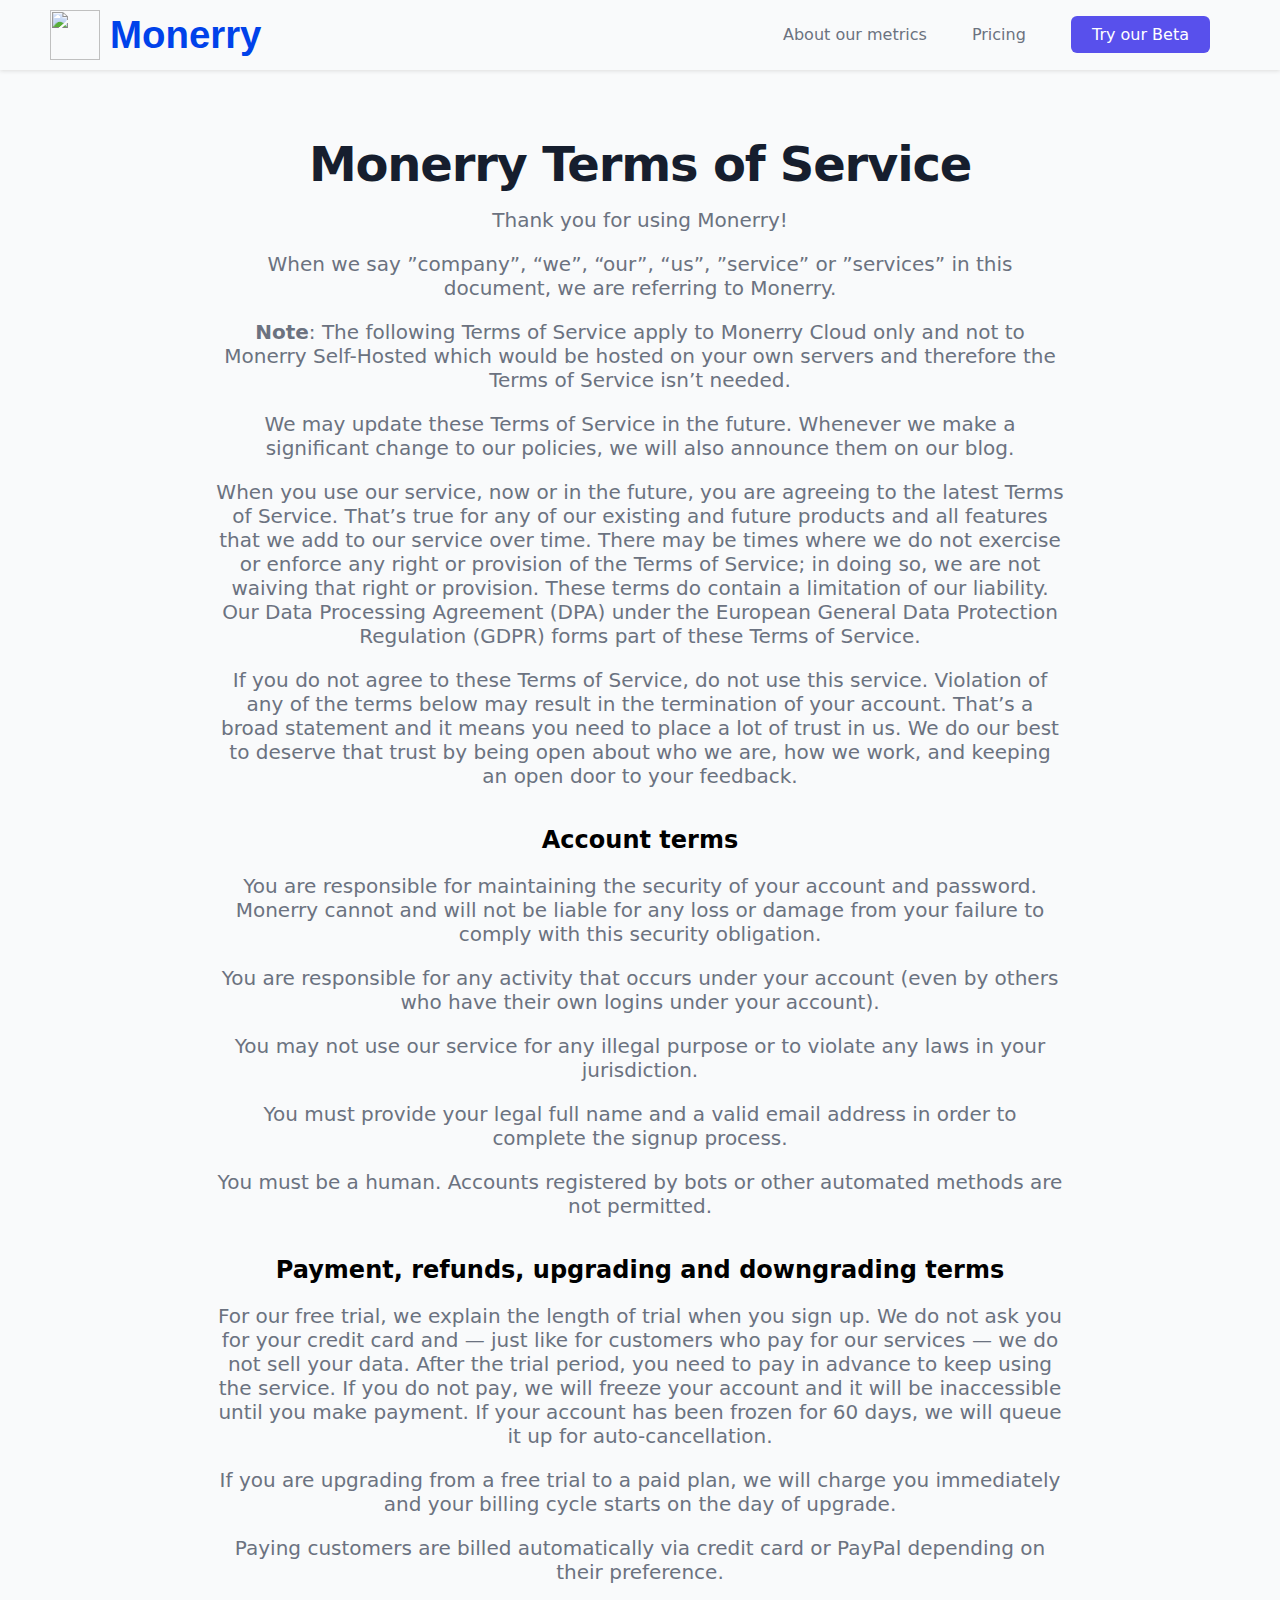
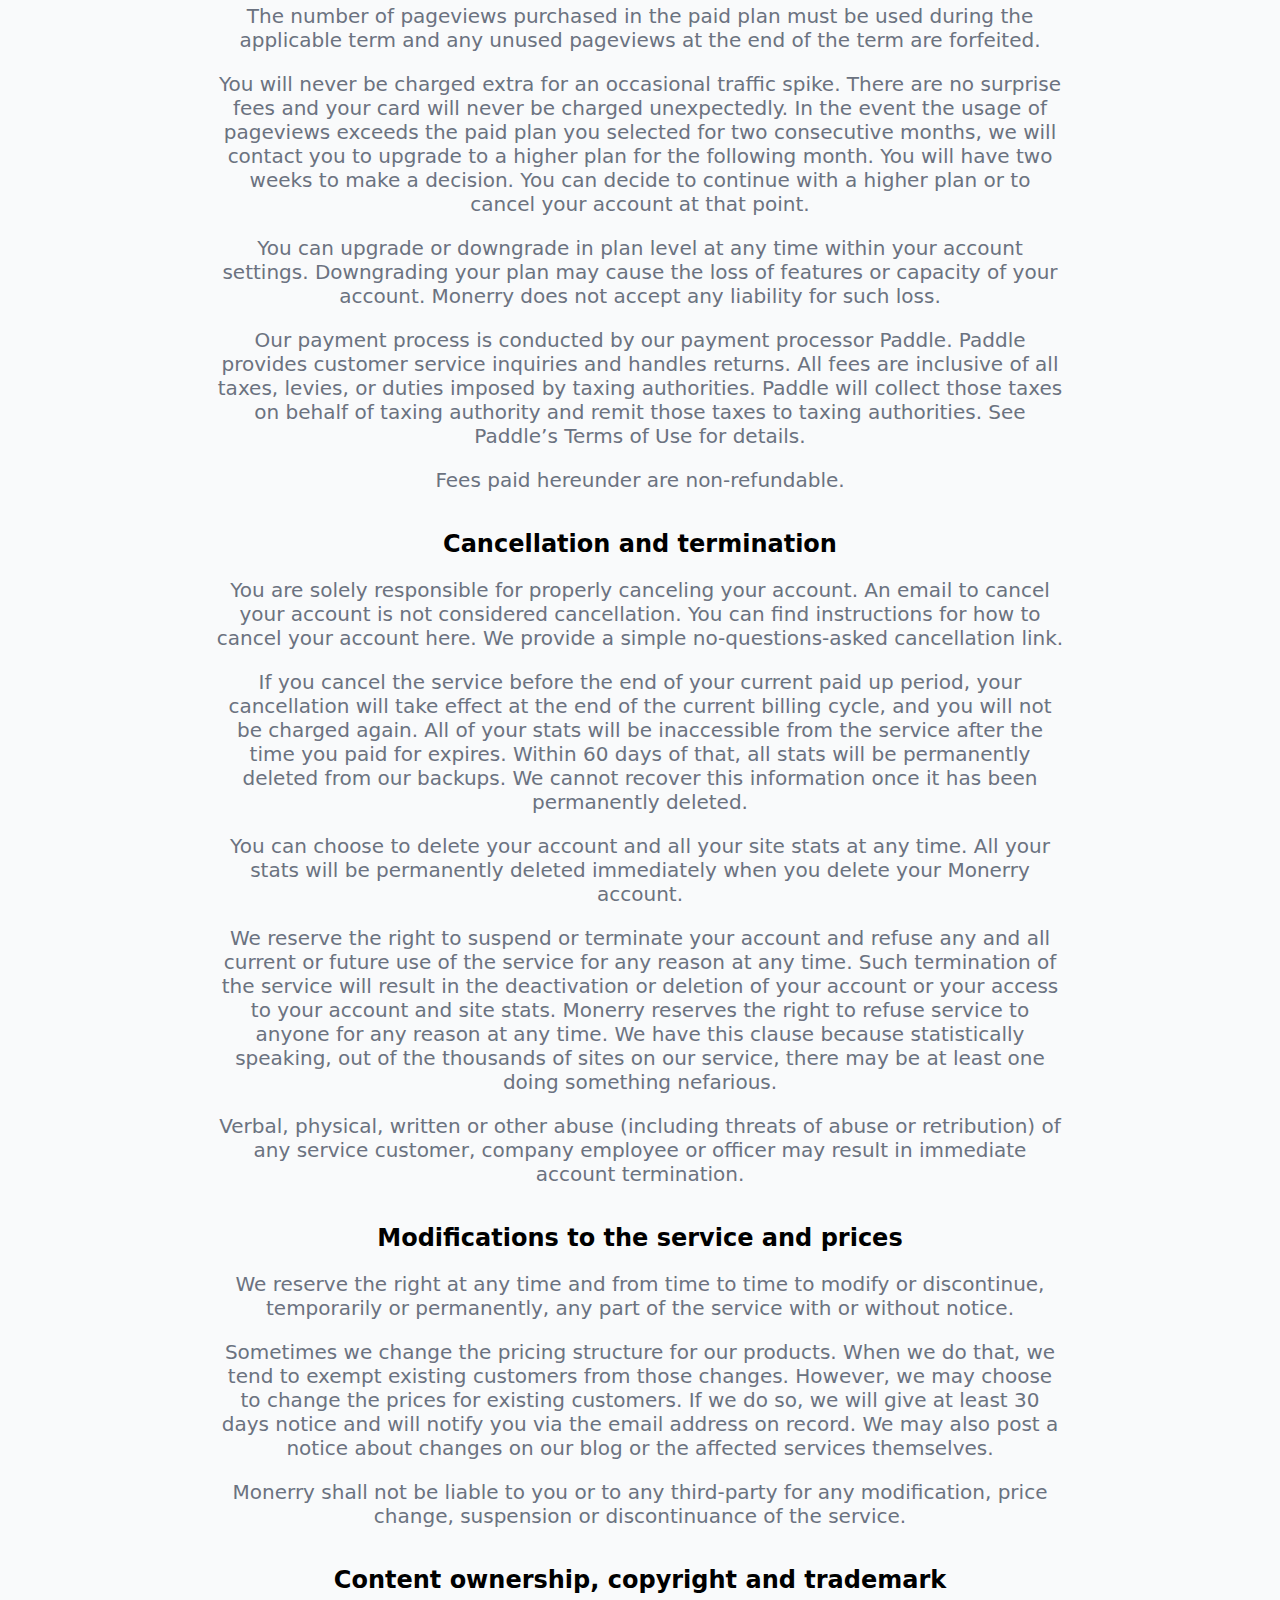
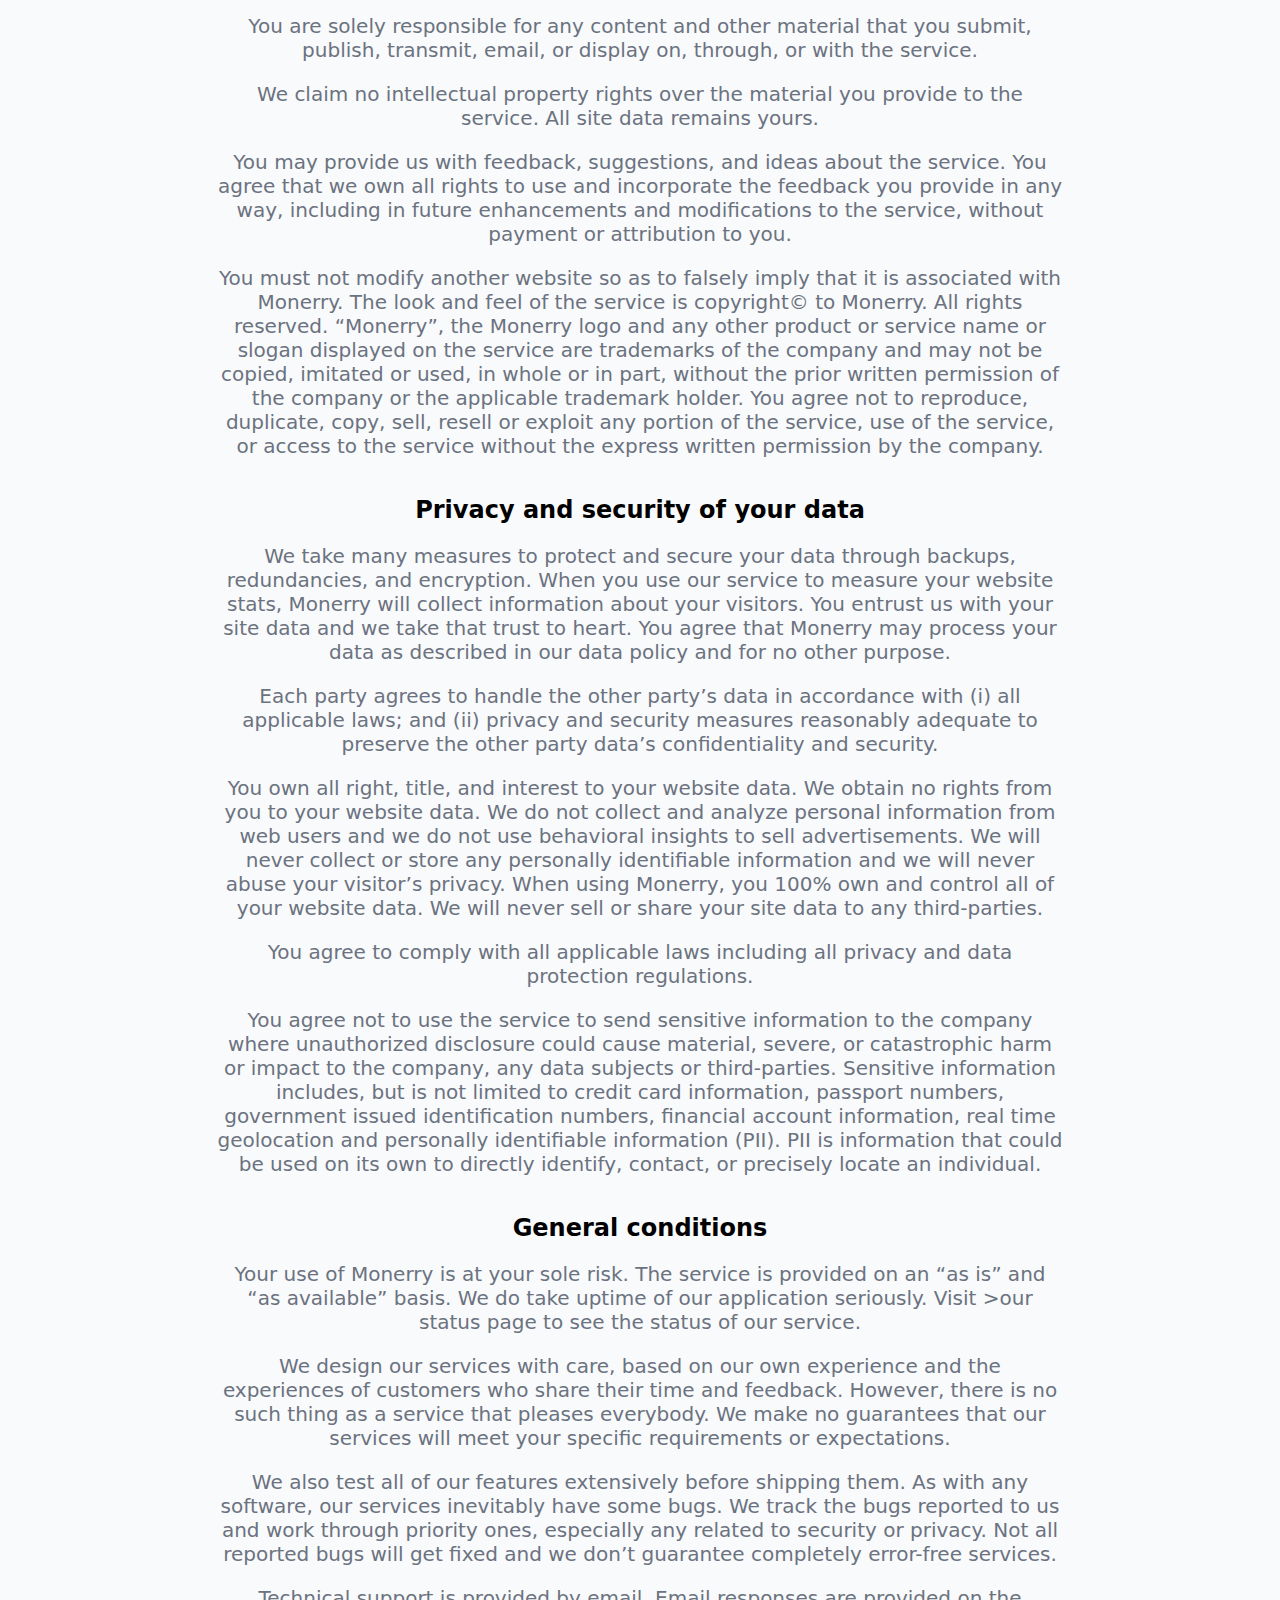
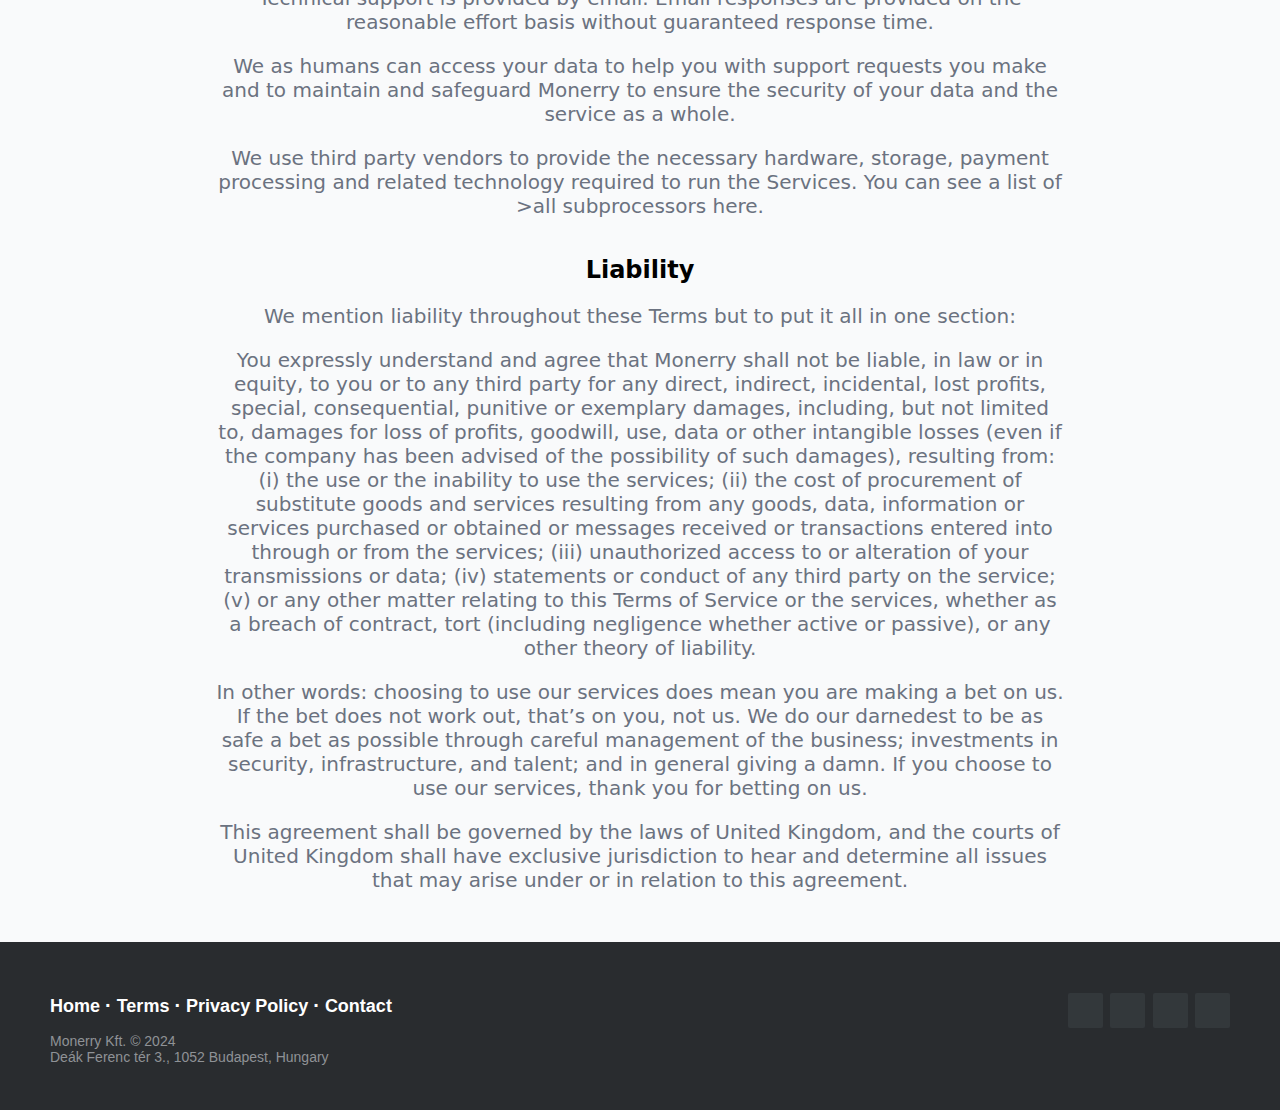
==== terms.html @ 1b81110c "Update" ====
<!DOCTYPE html>
<html>

<head>
	<meta http-equiv="Content-Type" content="text/html; charset=UTF-8">

	<meta name="viewport" content="width=device-width, initial-scale=1">
	<meta name="robots" content="noindex">
	<meta name="googlebot" content="noindex">
	<title>Terms</title>

	<link rel="preconnect" href="https://fonts.googleapis.com/">
	<link rel="preconnect" href="https://fonts.gstatic.com/" crossorigin="">
	<link href="css2" rel="stylesheet">
	<link rel="stylesheet" type="text/css" href="main.css">
	<link rel="icon" href="icon.png" type="image/png">
</head>

<body>
	<header>
		<img id="logo" src="icon.png">
		<a id="nav-title" href="https://monerry.net/">
			<h1>Monerry</h1>
		</a>
		<nav>
			<ul>
				<li id="list1"><a href="https://monerry.net/#metrics">About our metrics</a></li>
				<li id="list2"><a href="https://monerry.net/#pricing">Pricing</a></li>
				<li id="list3"><a href="mailto:%20mail@monerry.net" id="trial">Try our Beta</a></li>
			</ul>
		</nav>
	</header>

	<div class="container">
		<div id="container">
			<h1>Monerry Terms of Service</h1>
			<div class="terms">
				<p>Thank you for using Monerry!</p>
				<p>When we say ”company”, “we”, “our”, “us”, ”service” or ”services” in this document, we are referring
					to Monerry.</p>
				<p><strong>Note</strong>: The following Terms of Service apply to Monerry Cloud only and not to Monerry
					Self-Hosted which would be hosted on your own servers and therefore the Terms of Service isn’t
					needed.</p>
				<p>We may update these Terms of Service in the future. Whenever we make a significant change to our
					policies, we will also announce them on our blog.</p>
				<p>When you use our service, now or in the future, you are agreeing to the latest Terms of Service.
					That’s true for any of our existing and future products and all features that we add to our service
					over time. There may be times where we do not exercise or enforce any right or provision of the
					Terms of Service; in doing so, we are not waiving that right or provision. These terms do contain a
					limitation of our liability. Our Data Processing Agreement (DPA) under the European General Data
					Protection Regulation (GDPR) forms part of these Terms of Service.</p>
				<p>If you do not agree to these Terms of Service, do not use this service. Violation of any of the terms
					below may result in the termination of your account. That’s a broad statement and it means you need
					to place a lot of trust in us. We do our best to deserve that trust by being open about who we are,
					how we work, and keeping an open door to your feedback.</p> <br> <br>
				<h2 id="account-terms">Account terms</h2>
				<p>You are responsible for maintaining the security of your account and password. Monerry cannot and
					will not be liable for any loss or damage from your failure to comply with this security obligation.
				</p>
				<p>You are responsible for any activity that occurs under your account (even by others who have their
					own logins under your account).</p>
				<p>You may not use our service for any illegal purpose or to violate any laws in your jurisdiction.</p>
				<p>You must provide your legal full name and a valid email address in order to complete the signup
					process.</p>
				<p>You must be a human. Accounts registered by bots or other automated methods are not permitted.</p>
				<br> <br>
				<h2 id="payment-refunds-upgrading-and-downgrading-terms">Payment, refunds, upgrading and downgrading
					terms</h2>
				<p>For our free trial, we explain the length of trial when you sign up. We do not ask you for your
					credit card and — just like for customers who pay for our services — we do not sell your data. After
					the trial period, you need to pay in advance to keep using the service. If you do not pay, we will
					freeze your account and it will be inaccessible until you make payment. If your account has been
					frozen for 60 days, we will queue it up for auto-cancellation.</p>
				<p>If you are upgrading from a free trial to a paid plan, we will charge you immediately and your
					billing cycle starts on the day of upgrade.</p>
				<p>Paying customers are billed automatically via credit card or PayPal depending on their preference.
				</p>
				<p>The number of pageviews purchased in the paid plan must be used during the applicable term and any
					unused pageviews at the end of the term are forfeited.</p>
				<p>You will never be charged extra for an occasional traffic spike. There are no surprise fees and your
					card will never be charged unexpectedly. In the event the usage of pageviews exceeds the paid plan
					you selected for two consecutive months, we will contact you to upgrade to a higher plan for the
					following month. You will have two weeks to make a decision. You can decide to continue with a
					higher plan or to cancel your account at that point.</p>
				<p>You can upgrade or downgrade in plan level at any time within your account settings. Downgrading your
					plan may cause the loss of features or capacity of your account. Monerry does not accept any
					liability for such loss.</p>
				<p>Our payment process is conducted by our payment processor Paddle. Paddle provides customer service
					inquiries and handles returns. All fees are inclusive of all taxes, levies, or duties imposed by
					taxing authorities. Paddle will collect those taxes on behalf of taxing authority and remit those
					taxes to taxing authorities. See Paddle’s Terms of Use for details.</p>
				<p>Fees paid hereunder are non-refundable.</p> <br> <br>
				<h2 id="cancellation-and-termination">Cancellation and termination</h2>
				<p>You are solely responsible for properly canceling your account. An email to cancel your account is
					not considered cancellation. You can find instructions for how to cancel your account here. We
					provide a simple no-questions-asked cancellation link.</p>
				<p>If you cancel the service before the end of your current paid up period, your cancellation will take
					effect at the end of the current billing cycle, and you will not be charged again. All of your stats
					will be inaccessible from the service after the time you paid for expires. Within 60 days of that,
					all stats will be permanently deleted from our backups. We cannot recover this information once it
					has been permanently deleted.</p>
				<p>You can choose to delete your account and all your site stats at any time. All your stats will be
					permanently deleted immediately when you delete your Monerry account.</p>
				<p>We reserve the right to suspend or terminate your account and refuse any and all current or future
					use of the service for any reason at any time. Such termination of the service will result in the
					deactivation or deletion of your account or your access to your account and site stats. Monerry
					reserves the right to refuse service to anyone for any reason at any time. We have this clause
					because statistically speaking, out of the thousands of sites on our service, there may be at least
					one doing something nefarious.</p>
				<p>Verbal, physical, written or other abuse (including threats of abuse or retribution) of any service
					customer, company employee or officer may result in immediate account termination.</p> <br> <br>
				<h2 id="modifications-to-the-service-and-prices">Modifications to the service and prices</h2>
				<p>We reserve the right at any time and from time to time to modify or discontinue, temporarily or
					permanently, any part of the service with or without notice.</p>
				<p>Sometimes we change the pricing structure for our products. When we do that, we tend to exempt
					existing customers from those changes. However, we may choose to change the prices for existing
					customers. If we do so, we will give at least 30 days notice and will notify you via the email
					address on record. We may also post a notice about changes on our blog or the affected services
					themselves.</p>
				<p>Monerry shall not be liable to you or to any third-party for any modification, price change,
					suspension or discontinuance of the service.</p> <br> <br>
				<h2 id="content-ownership-copyright-and-trademark">Content ownership, copyright and trademark</h2>
				<p>You are solely responsible for any content and other material that you submit, publish, transmit,
					email, or display on, through, or with the service.</p>
				<p>We claim no intellectual property rights over the material you provide to the service. All site data
					remains yours.</p>
				<p>You may provide us with feedback, suggestions, and ideas about the service. You agree that we own all
					rights to use and incorporate the feedback you provide in any way, including in future enhancements
					and modifications to the service, without payment or attribution to you.</p>
				<p>You must not modify another website so as to falsely imply that it is associated with Monerry. The
					look and feel of the service is copyright© to Monerry. All rights reserved. “Monerry”, the Monerry
					logo and any other product or service name or slogan displayed on the service are trademarks of the
					company and may not be copied, imitated or used, in whole or in part, without the prior written
					permission of the company or the applicable trademark holder. You agree not to reproduce, duplicate,
					copy, sell, resell or exploit any portion of the service, use of the service, or access to the
					service without the express written permission by the company.</p> <br> <br>
				<h2 id="privacy-and-security-of-your-data">Privacy and security of your data</h2>
				<p>We take many measures to protect and secure your data through backups, redundancies, and encryption.
					When you use our service to measure your website stats, Monerry will collect information about your
					visitors. You entrust us with your site data and we take that trust to heart. You agree that Monerry
					may process your data as described in our data policy and for no other purpose.</p>
				<p>Each party agrees to handle the other party’s data in accordance with (i) all applicable laws; and
					(ii) privacy and security measures reasonably adequate to preserve the other party data’s
					confidentiality and security.</p>
				<p>You own all right, title, and interest to your website data. We obtain no rights from you to your
					website data. We do not collect and analyze personal information from web users and we do not use
					behavioral insights to sell advertisements. We will never collect or store any personally
					identifiable information and we will never abuse your visitor’s privacy. When using Monerry, you
					100% own and control all of your website data. We will never sell or share your site data to any
					third-parties.</p>
				<p>You agree to comply with all applicable laws including all privacy and data protection regulations.
				</p>
				<p>You agree not to use the service to send sensitive information to the company where unauthorized
					disclosure could cause material, severe, or catastrophic harm or impact to the company, any data
					subjects or third-parties. Sensitive information includes, but is not limited to credit card
					information, passport numbers, government issued identification numbers, financial account
					information, real time geolocation and personally identifiable information (PII). PII is information
					that could be used on its own to directly identify, contact, or precisely locate an individual.</p>
				<br> <br>
				<h2 id="general-conditions">General conditions</h2>
				<p>Your use of Monerry is at your sole risk. The service is provided on an “as is” and “as available”
					basis. We do take uptime of our application seriously. Visit &gt;our status page to see the status
					of our service.</p>
				<p>We design our services with care, based on our own experience and the experiences of customers who
					share their time and feedback. However, there is no such thing as a service that pleases everybody.
					We make no guarantees that our services will meet your specific requirements or expectations.</p>
				<p>We also test all of our features extensively before shipping them. As with any software, our services
					inevitably have some bugs. We track the bugs reported to us and work through priority ones,
					especially any related to security or privacy. Not all reported bugs will get fixed and we don’t
					guarantee completely error-free services.</p>
				<p>Technical support is provided by email. Email responses are provided on the reasonable effort basis
					without guaranteed response time.</p>
				<p>We as humans can access your data to help you with support requests you make and to maintain and
					safeguard Monerry to ensure the security of your data and the service as a whole.</p>
				<p>We use third party vendors to provide the necessary hardware, storage, payment processing and related
					technology required to run the Services. You can see a list of &gt;all subprocessors here.</p> <br>
				<br>
				<h2 id="liability">Liability</h2>
				<p>We mention liability throughout these Terms but to put it all in one section:</p>
				<p>You expressly understand and agree that Monerry shall not be liable, in law or in equity, to you or
					to any third party for any direct, indirect, incidental, lost profits, special, consequential,
					punitive or exemplary damages, including, but not limited to, damages for loss of profits, goodwill,
					use, data or other intangible losses (even if the company has been advised of the possibility of
					such damages), resulting from: (i) the use or the inability to use the services; (ii) the cost of
					procurement of substitute goods and services resulting from any goods, data, information or services
					purchased or obtained or messages received or transactions entered into through or from the
					services; (iii) unauthorized access to or alteration of your transmissions or data; (iv) statements
					or conduct of any third party on the service; (v) or any other matter relating to this Terms of
					Service or the services, whether as a breach of contract, tort (including negligence whether active
					or passive), or any other theory of liability.</p>
				<p>In other words: choosing to use our services does mean you are making a bet on us. If the bet does
					not work out, that’s on you, not us. We do our darnedest to be as safe a bet as possible through
					careful management of the business; investments in security, infrastructure, and talent; and in
					general giving a damn. If you choose to use our services, thank you for betting on us.</p>
				<p>This agreement shall be governed by the laws of United Kingdom, and the courts of United Kingdom
					shall have exclusive jurisdiction to hear and determine all issues that may arise under or in
					relation to this agreement.</p>
			</div>
		</div>
	</div>

	<footer class="footer-distributed">

		<div class="footer-right">

			<a href="https://monerry.net/#"><i class="fa fa-facebook"></i></a>
			<a href="https://monerry.net/#"><i class="fa fa-twitter"></i></a>
			<a href="https://monerry.net/#"><i class="fa fa-linkedin"></i></a>
			<a href="https://monerry.net/#"><i class="fa fa-github"></i></a>

		</div>

		<div class="footer-left">

			<p class="footer-links">
				<a class="link-1" href="https://monerry.net/#">Home</a>

				<a href="https://monerry.net/terms.html">Terms</a>

				<a href="https://monerry.net/privacy.html">Privacy Policy</a>

				<a href="mailto:%20mail@monerry.net">Contact</a>
			</p>

			<p>Monerry Kft. © 2024</p>
			<p>Deák Ferenc tér 3., 1052 Budapest, Hungary</p>
		</div>

	</footer>
</body>

</html>
---- main.css ----
/* Global */
* {
  margin: 0;
  padding: 0;

  box-sizing: border-box;
  border-width: 0;
  border-style: solid;
  border-color: #d2d6dc;
}

html {
  font-family: system-ui,-apple-system,BlinkMacSystemFont,"Segoe UI",Roboto,"Helvetica Neue",Arial,"Noto Sans",sans-serif,"Apple Color Emoji","Segoe UI Emoji","Segoe UI Symbol","Noto Color Emoji";
}

body {
  background-color: #f9fafb;
}

/* Header */
header {
  display: flex;
  justify-content: flex-end;
  align-items: center;
  padding: 10px 50px;
  box-shadow: 0 1px 4px #ddd;
}

#nav-title {
  margin-right: auto;
  font-size: 1.2em;
  font-optical-sizing: auto;
  font-weight: 700;
  font-style: normal;
  font-stretch: normal;
  line-height: initial;
  font-family: "Quicksand rev=1";
  font-family: 'Quicksand', sans-serif;
  color: #0042ea;
}

header li {
  list-style: none;
  display: inline-block;
  padding: 0 20px;

  font-family: system-ui,-apple-system,BlinkMacSystemFont,"Segoe UI",Roboto,"Helvetica Neue",Arial,"Noto Sans",sans-serif,"Apple Color Emoji","Segoe UI Emoji","Segoe UI Symbol","Noto Color Emoji";
  line-height: 1.5;
}

header a {
  font-weight: 500;
  color: rgba(107,114,128, 1);

  text-decoration: none;
  transition: all 0.3s ease 0s;
  cursor: pointer;
}

header a:hover {
  color: rgba(22,30,46,1);
  transition-duration: 150ms;
  transition-timing-function: cubic-bezier(0.4,0,0.2,1);
}

#logo {
	width: 50px;
	height: 50px;

	margin-top: 0px;
  margin-left: 0px;
  margin-right: 10px;
}

#list3 {
  box-shadow: 0 1px 3px 0rgba(0,0,0,0.1),0 1px 2px 0 rgba(0,0,0,0.06);
}

 #trial {
  color: rgb(255,255,255);
  background-color: rgb(88,80,236);

  border-radius: 0.375rem;
  border-width: 1px;
  border-color: transparent;
  padding-left: 1.25rem;
  padding-right: 1.25rem;
  padding-top: 0.5rem;
  padding-bottom: 0.5rem;
  transition-duration: 150ms;
  transition-timing-function: cubic-bezier(0.4,0,0.2,1);
}

#trial:hover {
  background-color: rgb(104,117,245);

}

#trial:focus {
  box-shadow: 0 0 0 3px rgb(118 169 250 / 45%);
}

.container {
  display: block;
  height: 1000px;
  height: 100%;
  margin-top: 70px;

}

#container  {
  position: relative;
  margin-right: 200px;
  margin-left: 200px;
  padding-right: 1rem;
  padding-left: 1rem;


    text-align: center;
}

#container h1 {
  font-size: 3rem;
  color: #161e2e;
  letter-spacing: -0.025em;
  line-height: 1;

  font-size: 3rem;
  font-family: system-ui,-apple-system,BlinkMacSystemFont,"Segoe UI",Roboto,"Helvetica Neue",Arial,"Noto Sans",sans-serif,"Apple Color Emoji","Segoe UI Emoji","Segoe UI Symbol","Noto Color Emoji";
}

#container h1 span {
  color: #5850ec;
}

#container p {
  margin-top: 1.25rem;
  font-size: 1.25rem;
  font-family: system-ui,-apple-system,BlinkMacSystemFont,"Segoe UI",Roboto,"Helvetica Neue",Arial,"Noto Sans",sans-serif,"Apple Color Emoji","Segoe UI Emoji","Segoe UI Symbol","Noto Color Emoji";
  color: #6b7280;
}

img {
	margin-top: 50px;
  margin-left: auto;
  margin-right: auto;
  display: block;
	max-width: 100%;
	height: 800px;
	position: relative;
	left: 0;
	top: 0;
}

.footer-distributed {
  background-color: #292c2f;
  box-shadow: 0 1px 1px 0 rgba(0, 0, 0, 0.12);
  box-sizing: border-box;
  width: 100%;
  text-align: left;
  font: normal 16px sans-serif;
  padding: 45px 50px;
}

.footer-distributed .footer-left p {
  color: #8f9296;
  font-size: 14px;
  margin: 0;
}
/* Footer links */

.footer-distributed p.footer-links {
  font-size: 18px;
  font-weight: bold;
  color: #ffffff;
  margin: 0 0 10px;
  padding: 0;
  transition: ease .25s;
}

.footer-distributed p.footer-links a {
  display: inline-block;
  line-height: 1.8;
  text-decoration: none;
  color: inherit;
  transition: ease .25s;
}

.footer-distributed .footer-links a:before {
  content: "·";
  font-size: 20px;
  left: 0;
  color: #fff;
  display: inline-block;
  padding-right: 5px;
}

.footer-distributed .footer-links .link-1:before {
  content: none;
}

.footer-distributed .footer-right {
  float: right;
  margin-top: 6px;
  max-width: 180px;
}

.footer-distributed .footer-right a {
  display: inline-block;
  width: 35px;
  height: 35px;
  background-color: #33383b;
  border-radius: 2px;
  font-size: 20px;
  color: #ffffff;
  text-align: center;
  line-height: 35px;
  margin-left: 3px;
  transition:all .25s;
}

.footer-distributed .footer-right a:hover{transform:scale(1.1); -webkit-transform:scale(1.1);}

.footer-distributed p.footer-links a:hover{text-decoration:underline;}

.terms {
	margin-bottom: 50px;
}

/* Media Queries */

@media (max-width: 600px) {
  .footer-distributed .footer-left, .footer-distributed .footer-right {
    text-align: center;
  }
  .footer-distributed .footer-right {
    float: none;
    margin: 0 auto 20px;
  }
  .footer-distributed .footer-left p.footer-links {
    line-height: 1.8;
  }
}

@media (max-width: 760px) {
  #list1 {
    display: none;
  }
  #list2 {
    display: none;
  }

  header li {
  	padding: 0;
  }

  header h1 {
  	display: none;
  }

  #container {
  	margin: 0;
  }
}

@media (max-width: 500px) {
  header {
    padding: 0;
  }
}
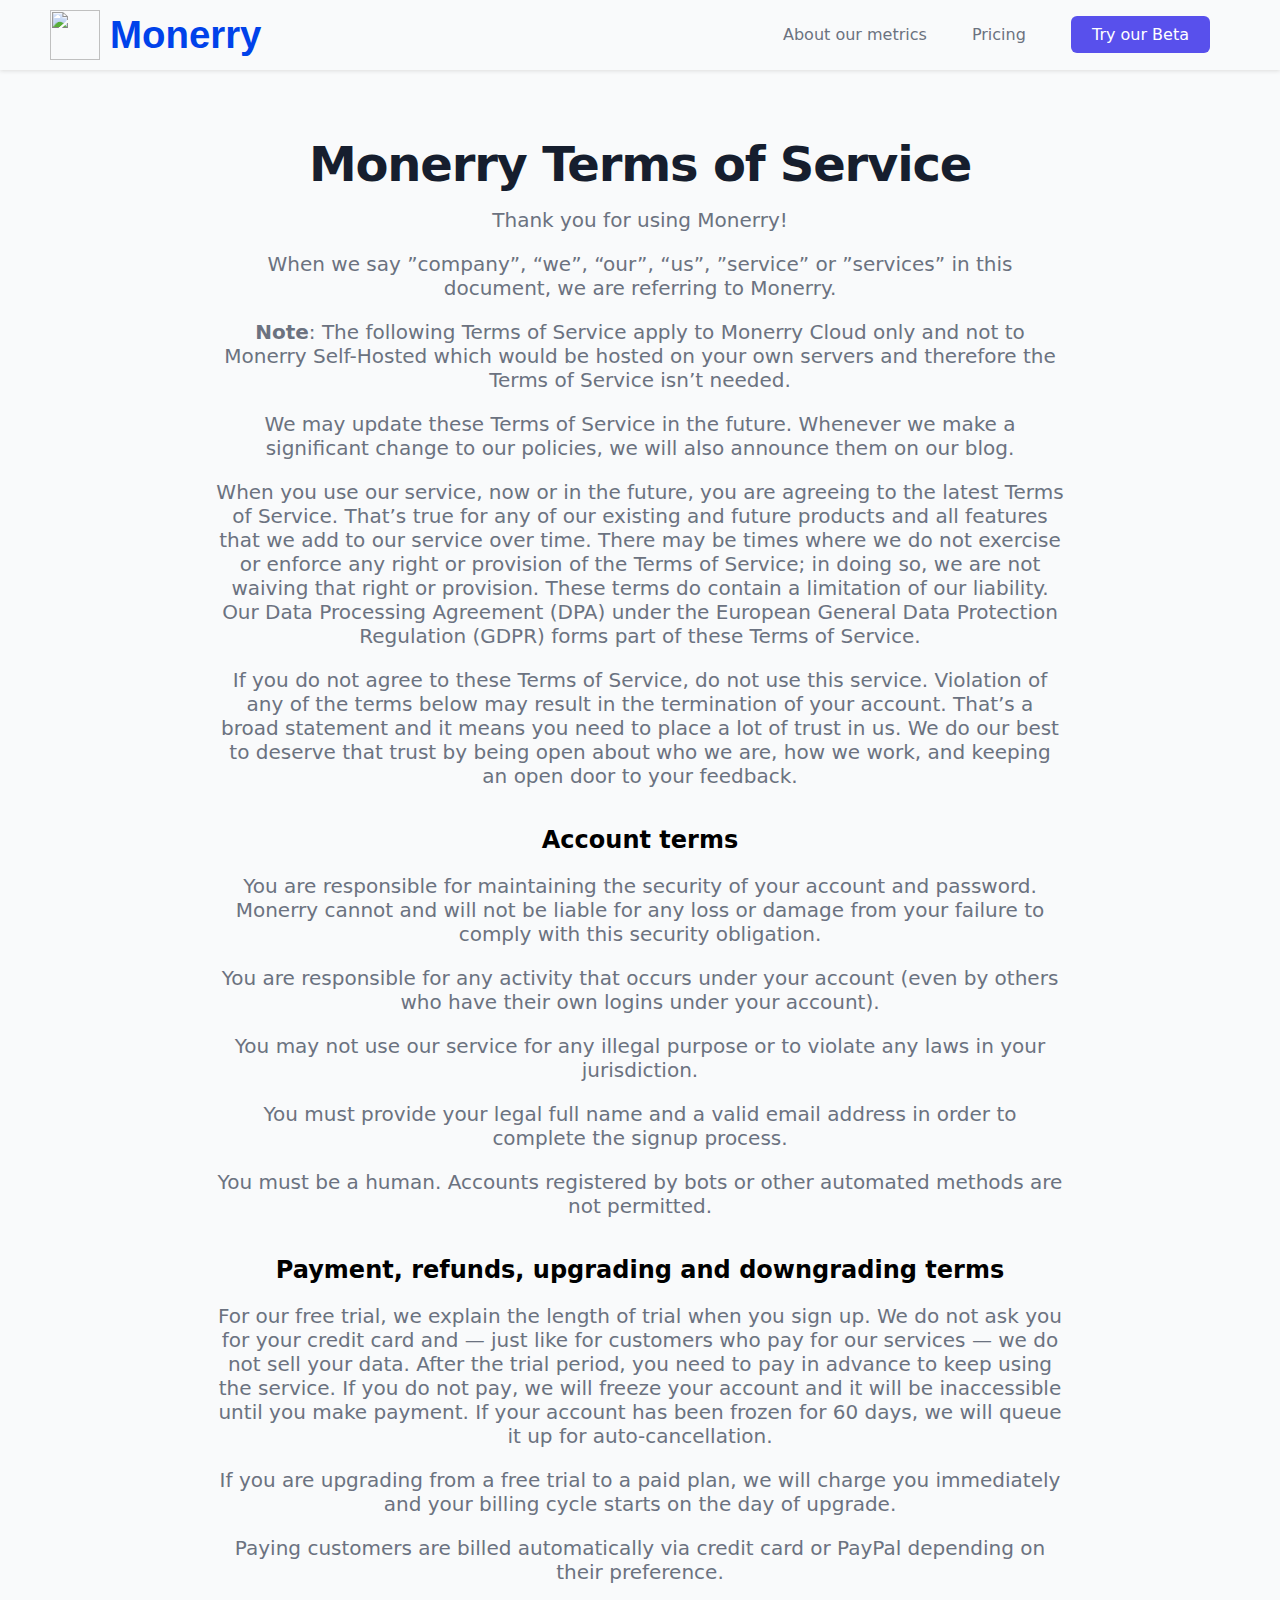
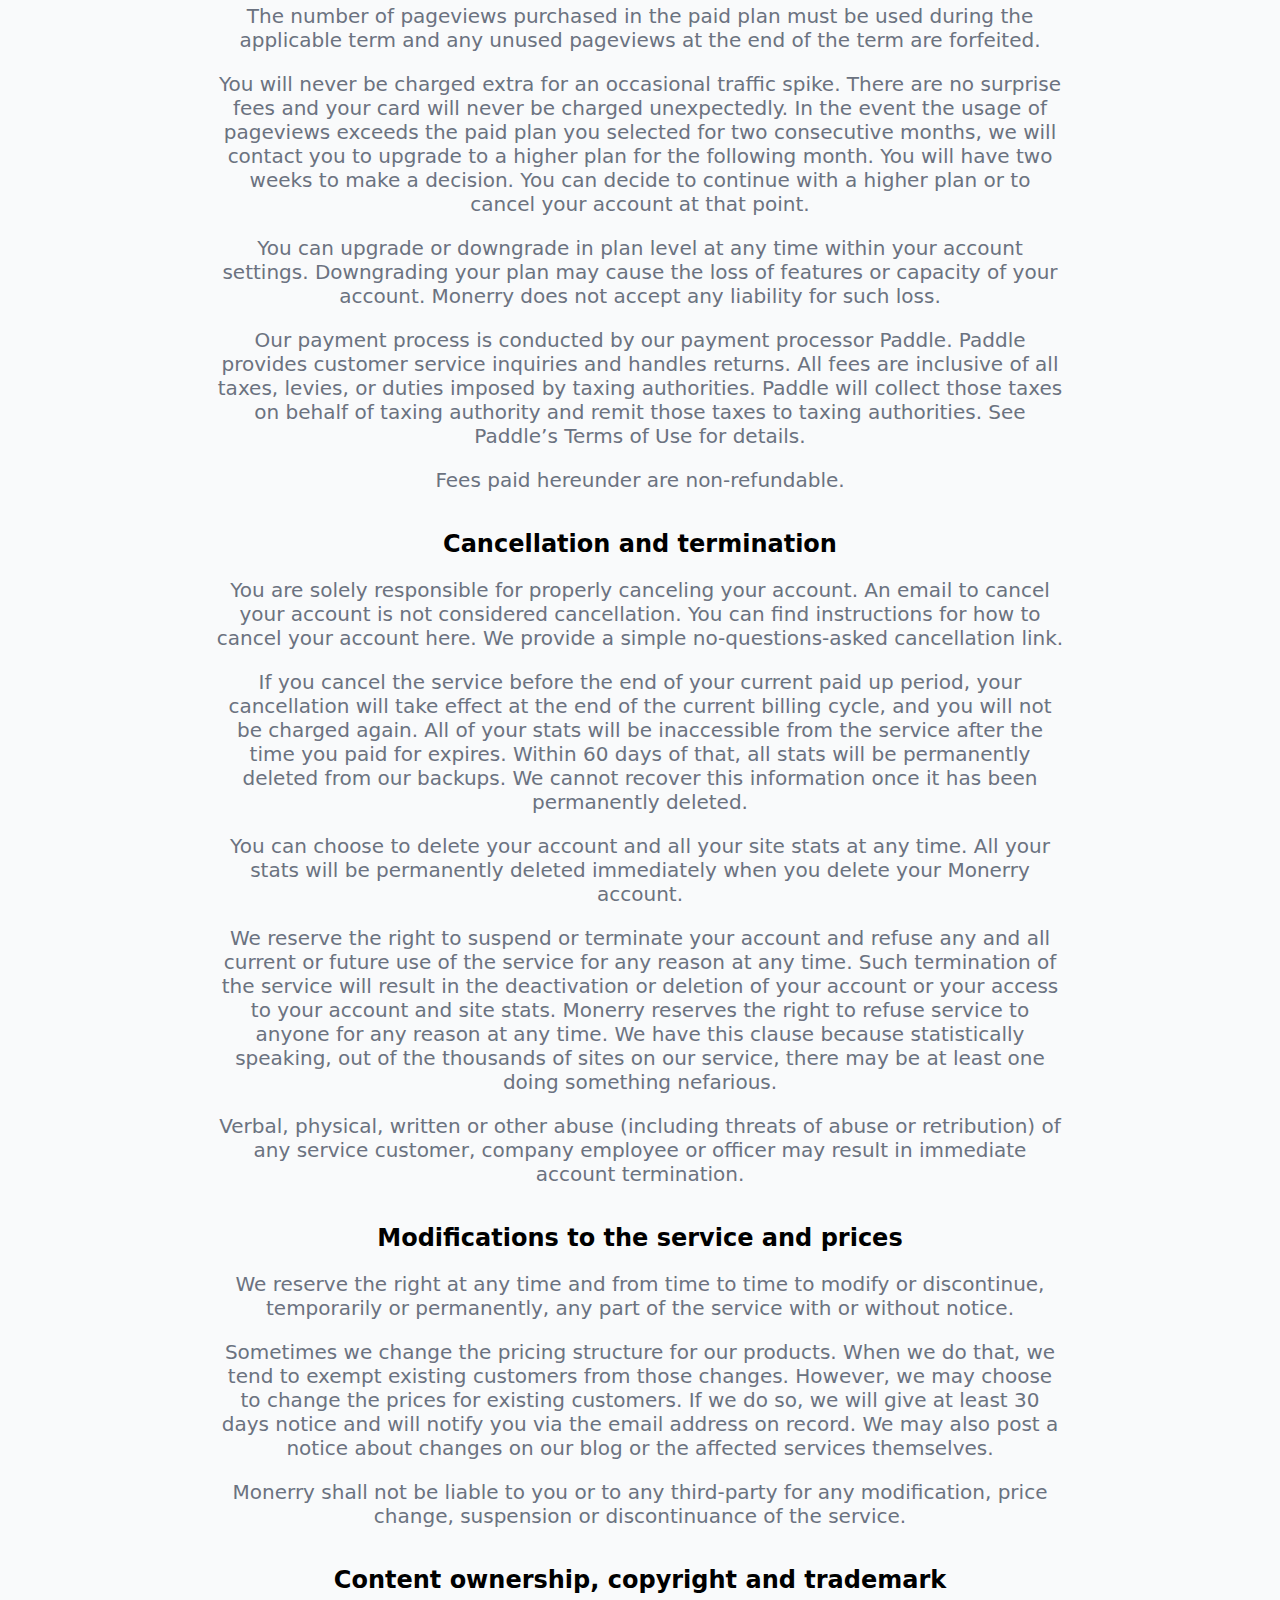
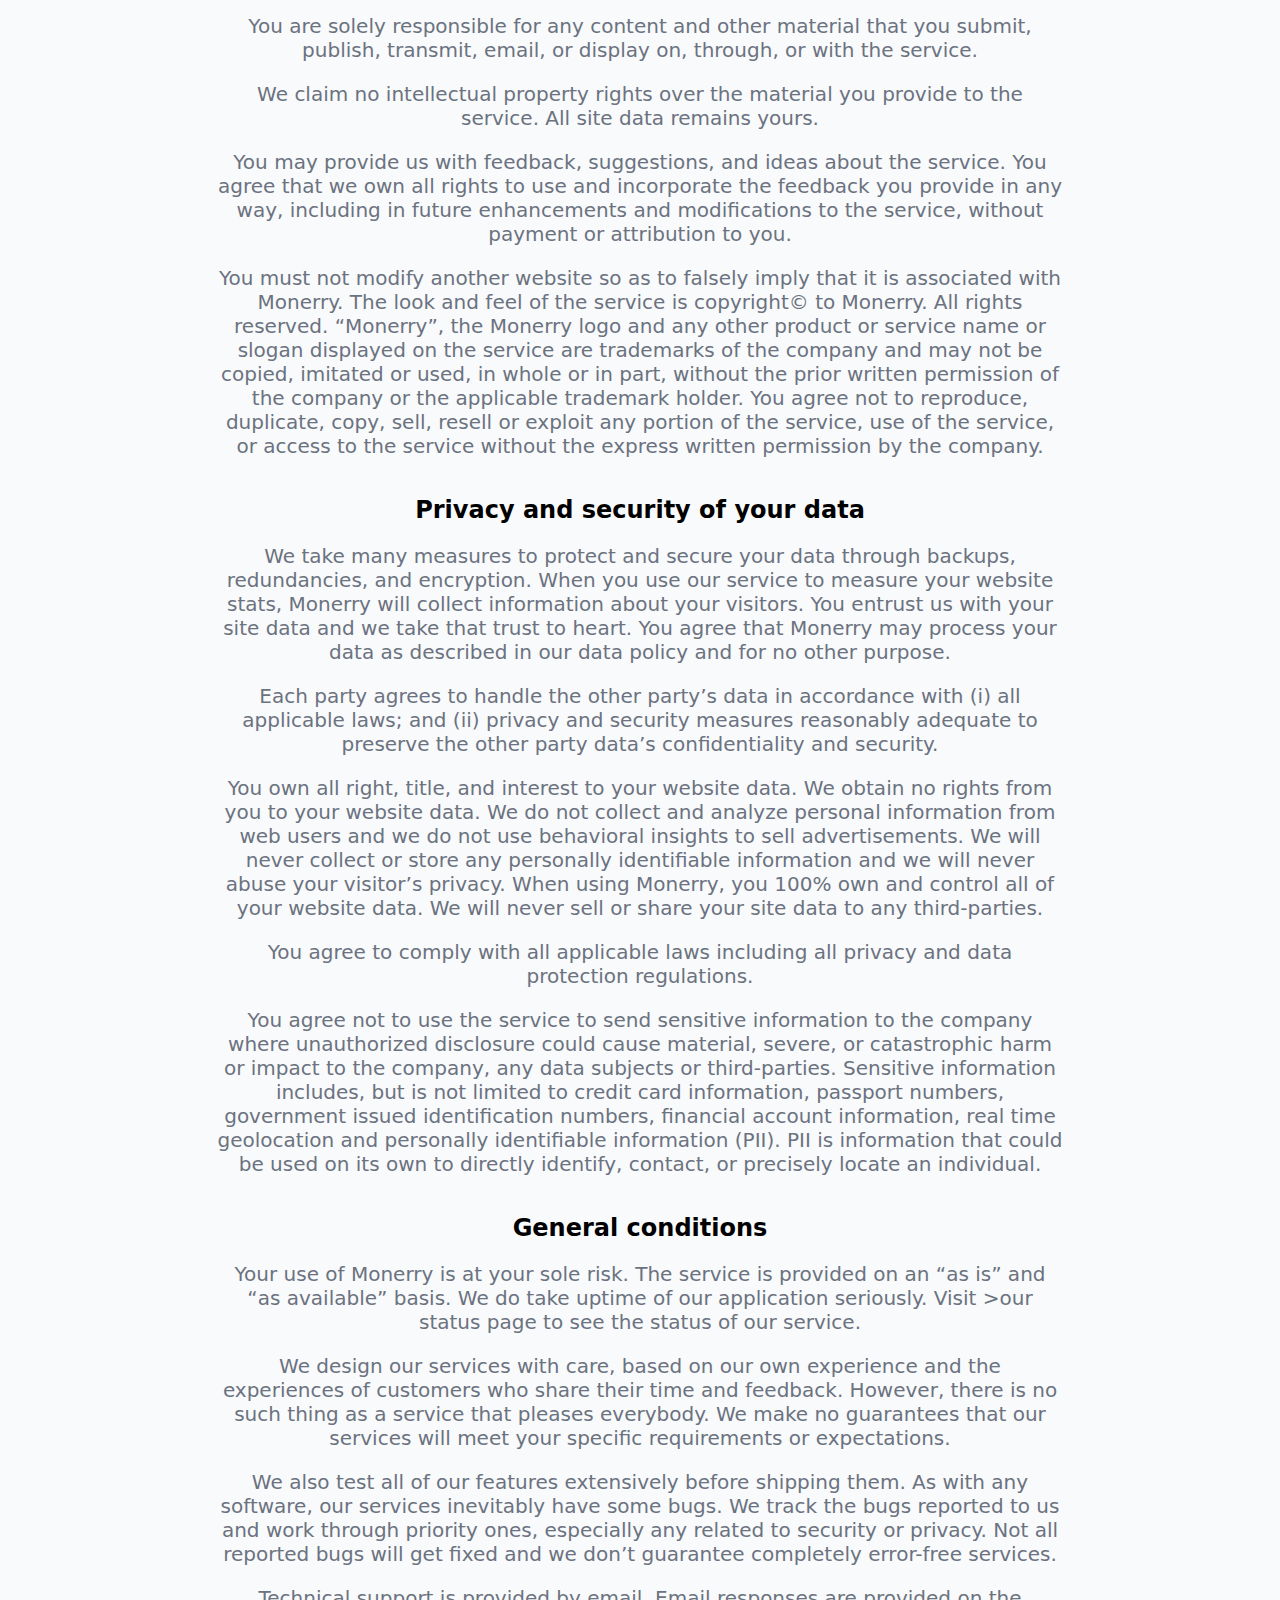
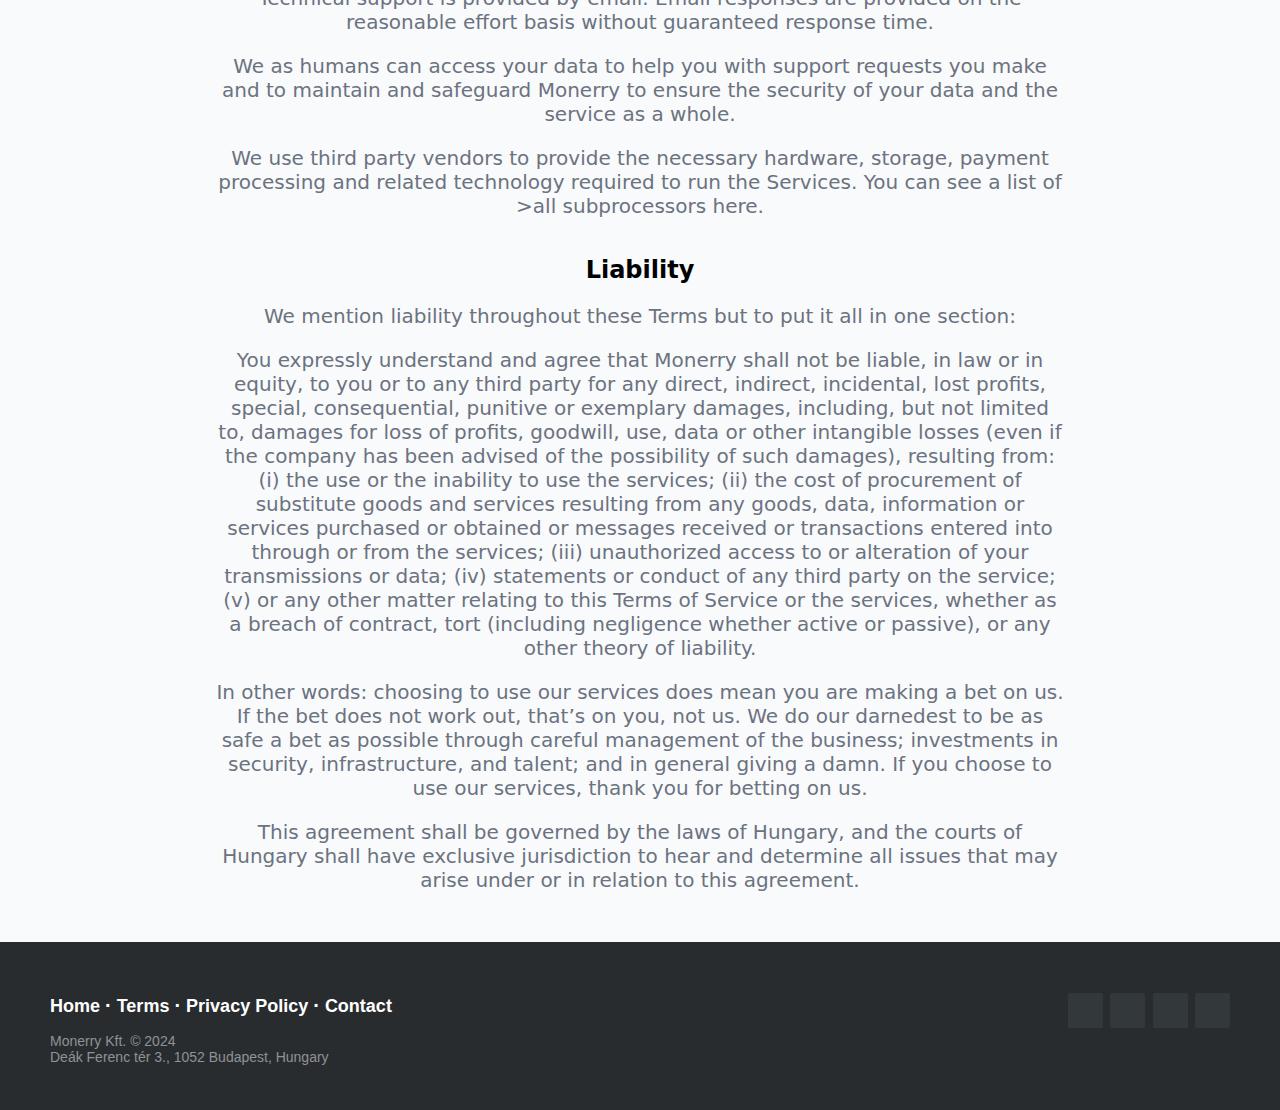
==== commit 8c82e979: "Update terms.html" ====
--- a/terms.html
+++ b/terms.html
@@ -192,7 +192,7 @@
 					not work out, that’s on you, not us. We do our darnedest to be as safe a bet as possible through
 					careful management of the business; investments in security, infrastructure, and talent; and in
 					general giving a damn. If you choose to use our services, thank you for betting on us.</p>
-				<p>This agreement shall be governed by the laws of United Kingdom, and the courts of United Kingdom
+				<p>This agreement shall be governed by the laws of Hungary, and the courts of Hungary
 					shall have exclusive jurisdiction to hear and determine all issues that may arise under or in
 					relation to this agreement.</p>
 			</div>
